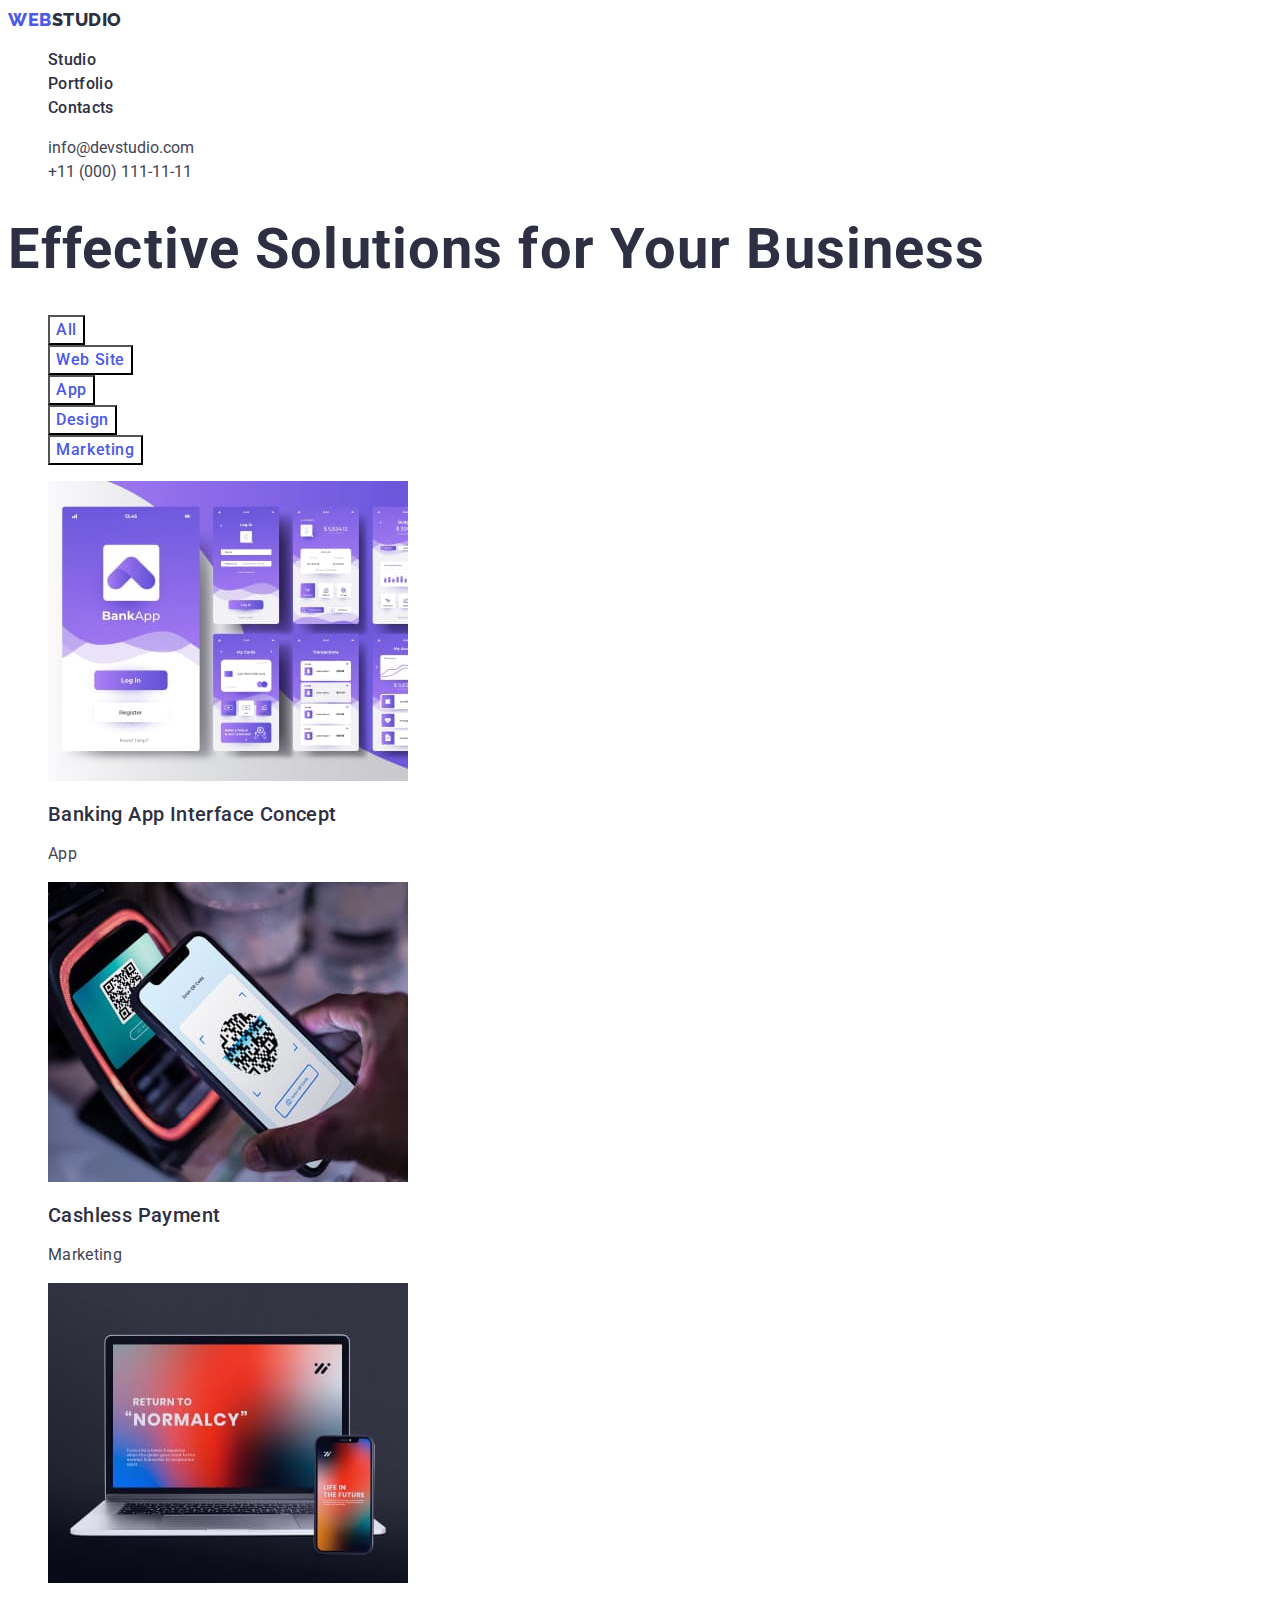
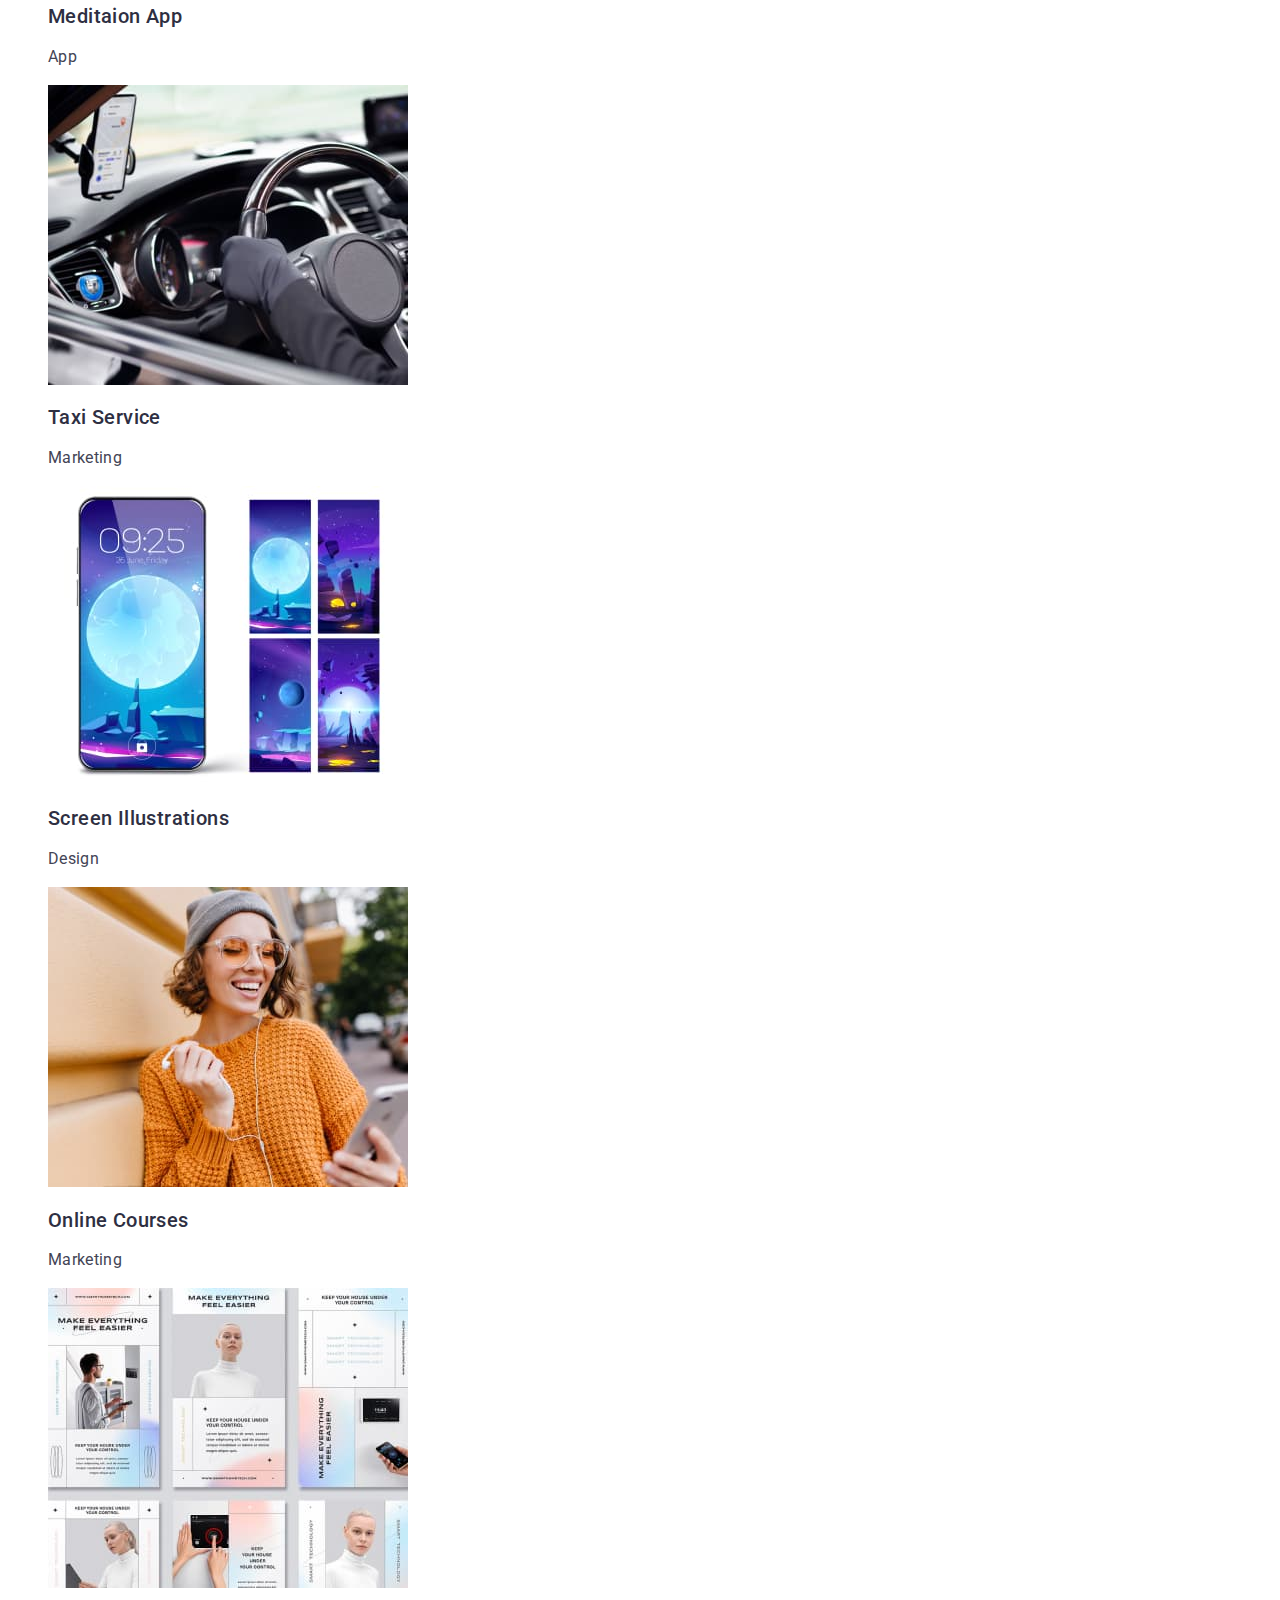
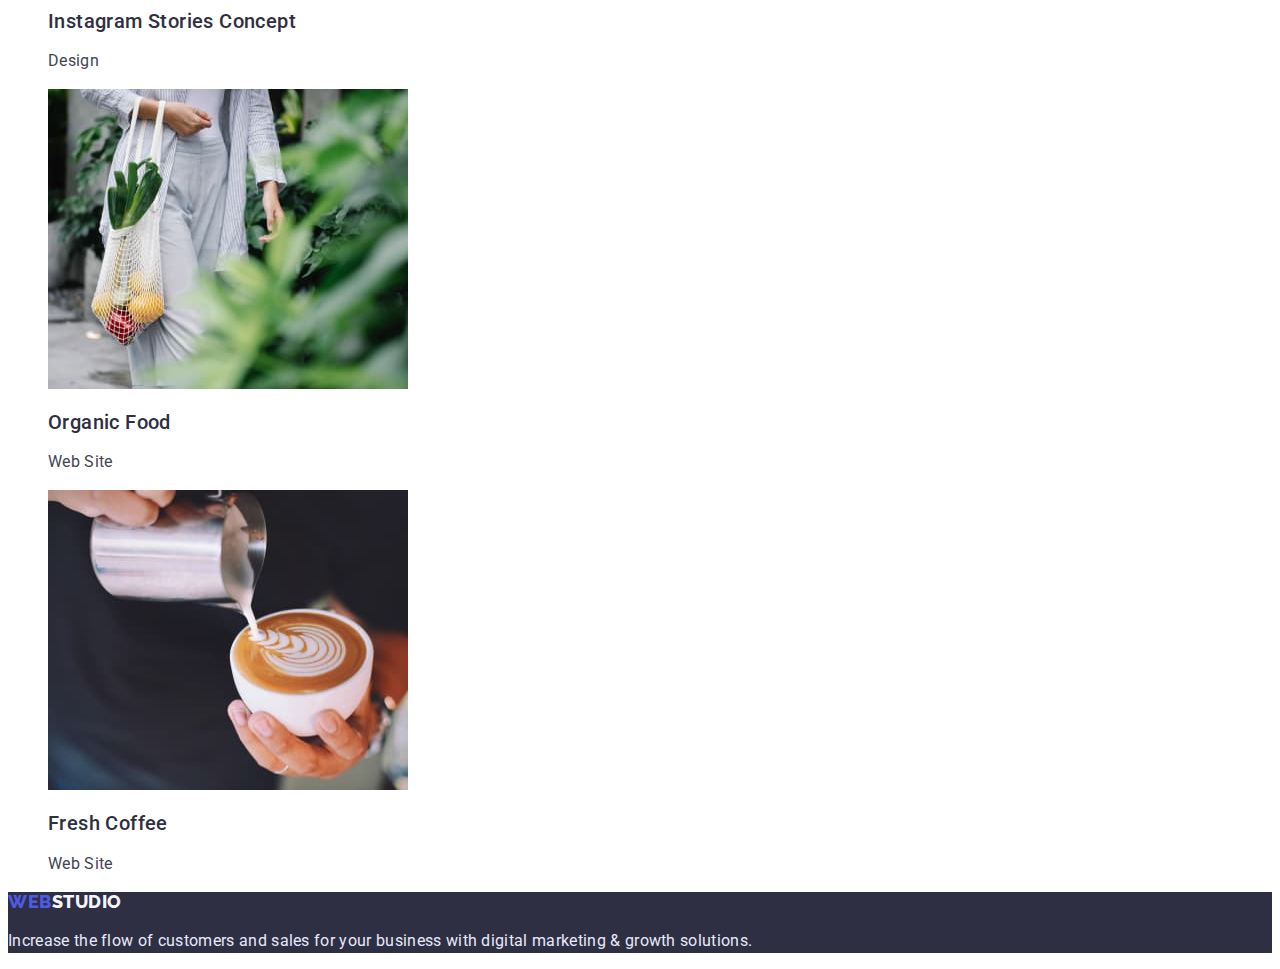
==== portfolio.html @ 1cca3644 "Initial commit" ====
<!DOCTYPE html>
<html lang="en">

<head>
    <meta charset="UTF-8">
    <meta http-equiv="X-UA-Compatible" content="IE=edge">
    <meta name="viewport" content="width=device-width, initial-scale=1.0">
    <title>Portfolio</title>
    <link rel="preconnect" href="https://fonts.googleapis.com">
    <link rel="preconnect" href="https://fonts.gstatic.com" crossorigin>
    <link
        href="https://fonts.googleapis.com/css2?family=Raleway:wght@800&family=Roboto:wght@400;500;700;900&display=swap"
        rel="stylesheet">
    <link rel="stylesheet" href="./css/styles.css">
</head>

<body>
    <!--Header-->
    <header class="page-header">
        <nav class="page-nav">
            <a class="logo-header" href="./index.html">Web<span class="header-logo-dark">Studio</span></a>
            <ul class="header-nav-buttons list">
                <li class="header-button"><a class="header-button-link link" href="./index.html">Studio</a></li>
                <li class="header-button"><a class="header-button-link link" href="./portfolio.html">Portfolio</a></li>
                <li class="header-button"><a class="header-button-link link" href="">Contacts</a></li>
            </ul>
        </nav>
        <address class="header-address">
            <ul class="address-list">
                <li class="address-list-item">
                    <a class="address-list-link" href="mailto:info@devstudio.com">info@devstudio.com</a>
                </li>
                <li class="address-list-item">
                    <a class="address-list-link" href="tel:+110001111111">+11 (000) 111-11-11</a>
                </li>
            </ul>
        </address>
    </header>
    <!--Main-->
    <main class="main-page-portfolio">
        <section class="main-page-section">
            <h1 class="main-title-portfolio">Effective Solutions for Your Business</h1>
            <ul class="menu-buttons list">
                <li class="list-item"><button class="menu-item-button" type="button">All</button></li>
                <li class="list-item"><button class="menu-item-button" type="button">Web Site</button></li>
                <li class="list-item"><button class="menu-item-button" type="button">App</button></li>
                <li class="list-item"><button class="menu-item-button" type="button">Design</button></li>
                <li class="list-item"><button class="menu-item-button" type="button">Marketing</button></li>
            </ul>
            <!--<h2 class="section-title">Apps and websites for business</h2>-->
            <ul class="list images">
                <li class="list-images-item">
                    <img class="picture-banking-app" src="./images/bank-app.jpg" alt="banking-app" width="360">
                    <h2 class="section-title">Banking App Interface Concept</h2>
                    <p class="main-page-text">App</p>
                </li>
                <li class="list-images-item">
                    <img class="picture-payment" src="./images/payment.jpg" alt="payment" width="360">
                    <h2 class="section-title">Cashless Payment</h2>
                    <p class="main-page-text">Marketing</p>

                </li>
                <li class="list-images-item">
                    <img class="picture-meditation-app" src="./images/meditaion-app.jpg" alt="meditation-app"
                        width="360">
                    <h2 class="section-title">Meditaion App</h2>
                    <p class="main-page-text">App</p>

                </li>
                <li class="list-images-item">
                    <img class="picture-taxi-service" src="./images/taxi-service.jpg" alt="taxi-service" width="360">
                    <h2 class="section-title">Taxi Service </h2>
                    <p class="main-page-text">Marketing</p>

                </li>
                <li class="list-images-item">
                    <img class="picture-screen-illustrations" src="./images/illustrations.jpg"
                        alt="screen-illustrations" width="360">
                    <h2 class="section-title">Screen Illustrations</h2>
                    <p class="main-page-text">Design</p>

                </li>
                <li class="list-images-item">
                    <img class="picture-courses" src="./images/online-courses.jpg" alt="courses" width="360">
                    <h2 class="section-title">Online Courses</h2>
                    <p class="main-page-text">Marketing</p>

                </li>
                <li class="list-images-item">
                    <img class="picture-instagram" src="./images/stories-concept.jpg" alt="instagram" width="360">
                    <h2 class="section-title">Instagram Stories Concept</h2>
                    <p class="main-page-text">Design</p>

                </li>
                <li class="list-images-item">
                    <img class="picture-organic-food" src="/images/food.jpg" alt="organic-food" width="360">
                    <h2 class="section-title">Organic Food</h2>
                    <p class="main-page-text">Web Site</p>

                </li>
                <li class="list-images-item">
                    <img class="picture-fresh-cofee" src="./images/cofee.jpg" alt="fresh-cofee" width="360">
                    <h2 class="section-title">Fresh Coffee</h2>
                    <p class="main-page-text">Web Site</p>
                </li>
            </ul>
        </section>
    </main>
    <!--Footer-->
    <footer class="page-footer">
        <a class="footer-logo link" href="./index.html">Web<span class="footer-logo-white">Studio</span></a>
        <p class="text-footer">Increase the flow of customers and sales for your business with digital marketing &
            growth solutions.</p>
    </footer>
</body>



</html>
---- css/styles.css ----
:root {
 --iris: #4D5AE5;
 --ocean: #404BBF;
 --navy-blue: #2E2F42;
 --green: #31D0AA;
 --slate: #434455;
 --light-slate: #8E8F99;
 --cornflower: #E7E9FC;
 --cloud: #F4F4FD;
 --navy-blue-modal: #2E2F42;
 --white: #FFFFFF;
}

.list{
list-style: none;
}

.link{
    text-decoration:none;
}

body {font-family: 'Roboto', sans-serif;
    color: var(--slate);
}
    
/*===============Header=================*/

.address-list-item {
list-style: none;
}

.address-list-link {
    text-decoration: none;
    font-style: normal;
    font-size: 16px;
    line-height: 1.5;
    color: var(--slate);
}

.address-list-link:hover,
.address-list-link:focus {
color: var(--ocean);
}

/* .header-nav-item {

}
.header-nav-link {

} */
.header-nav-link:hover, 
.header-nav-link:focus {
color: var(--ocean);
}

.logo-header {
    text-decoration: none;
    font-family: 'Raleway', sans-serif;
        font-weight: 800;
        font-size: 18px;
        line-height: 1.33;
        letter-spacing: 0.03em;
        text-transform: uppercase;
        color: var(--iris);
}

.header-logo-dark {
    color: var(--navy-blue);
}


.header-button-link {
    font-weight: 500;
    font-size: 16px;
    line-height: 1.5;
    letter-spacing: 0.02em;
    color: var(--navy-blue);

}

.header-button-link:hover,
.header-button-link:focus {
    color: var(--ocean);
}

/*===============Header=================*/


/*===============Main===================*/

.main-section{
    background: var(--navy-blue);
}

.section-title {
font-weight: 500;
font-size: 20px;
line-height: 1.2;
letter-spacing: 0.02em;
color: var(--navy-blue);
   
}

.main-page-text {
font-size: 16px;
line-height: 1.5;
letter-spacing: 0.02em;
color: var(--slate);

}

.main-title-portfolio{
    font-size: 56px;
    line-height: 1.0;
    letter-spacing: 0.02em;
    color: var(--navy-blue);
}

.main-title{
        font-size: 56px;
        line-height: 1.0;
        letter-spacing: 0.02em;
        color: var(--white);
}

.main-title-images {
    font-size: 36px;
    line-height: 1.11;
    letter-spacing: 0.02em;
    color: var(--navy-blue);

}
 
.hero-button {
    font-family: 'Roboto', sans-serif;
    font-weight: 500;
    font-size: 16px;
    line-height: 1.5;
    letter-spacing: 0.04em;
    cursor: pointer;
    background: var(--iris);
    color: var(--white); 
    }
    

.hero-button:hover,
.hero-button:focus {
    background: var(--ocean);
    color:var(--white);
}
.menu-item-button{
    font-family: 'Roboto',sans-serif;
    font-weight: 500;
    font-size: 16px;
    line-height: 1.5;
    letter-spacing: 0.04em;
    background: var(--white);
    color: var(--iris);
        
}
.menu-item-button:hover,
.menu-item-button:focus {
background: var(--ocean);
color:var(--white);
cursor: pointer;
}
 
/*===============Main===================*/


/*===============Footer=================*/
.footer-logo {
    text-decoration: none;
    font-family: 'Raleway',sans-serif; 
    font-weight: 800;
    font-size: 18px;
    line-height: 1.16;
    letter-spacing: 0.03em;
    text-transform: uppercase;
    color: var(--iris);
}

.footer-logo-white {
    color: var(--cloud)
}

.page-footer{
background: var(--navy-blue);
}

.text-footer{
    font-size: 16px;
    line-height: 1.5;
    letter-spacing: 0.02em;
    color: var(--cornflower);
}

/*===============Footer=================*/
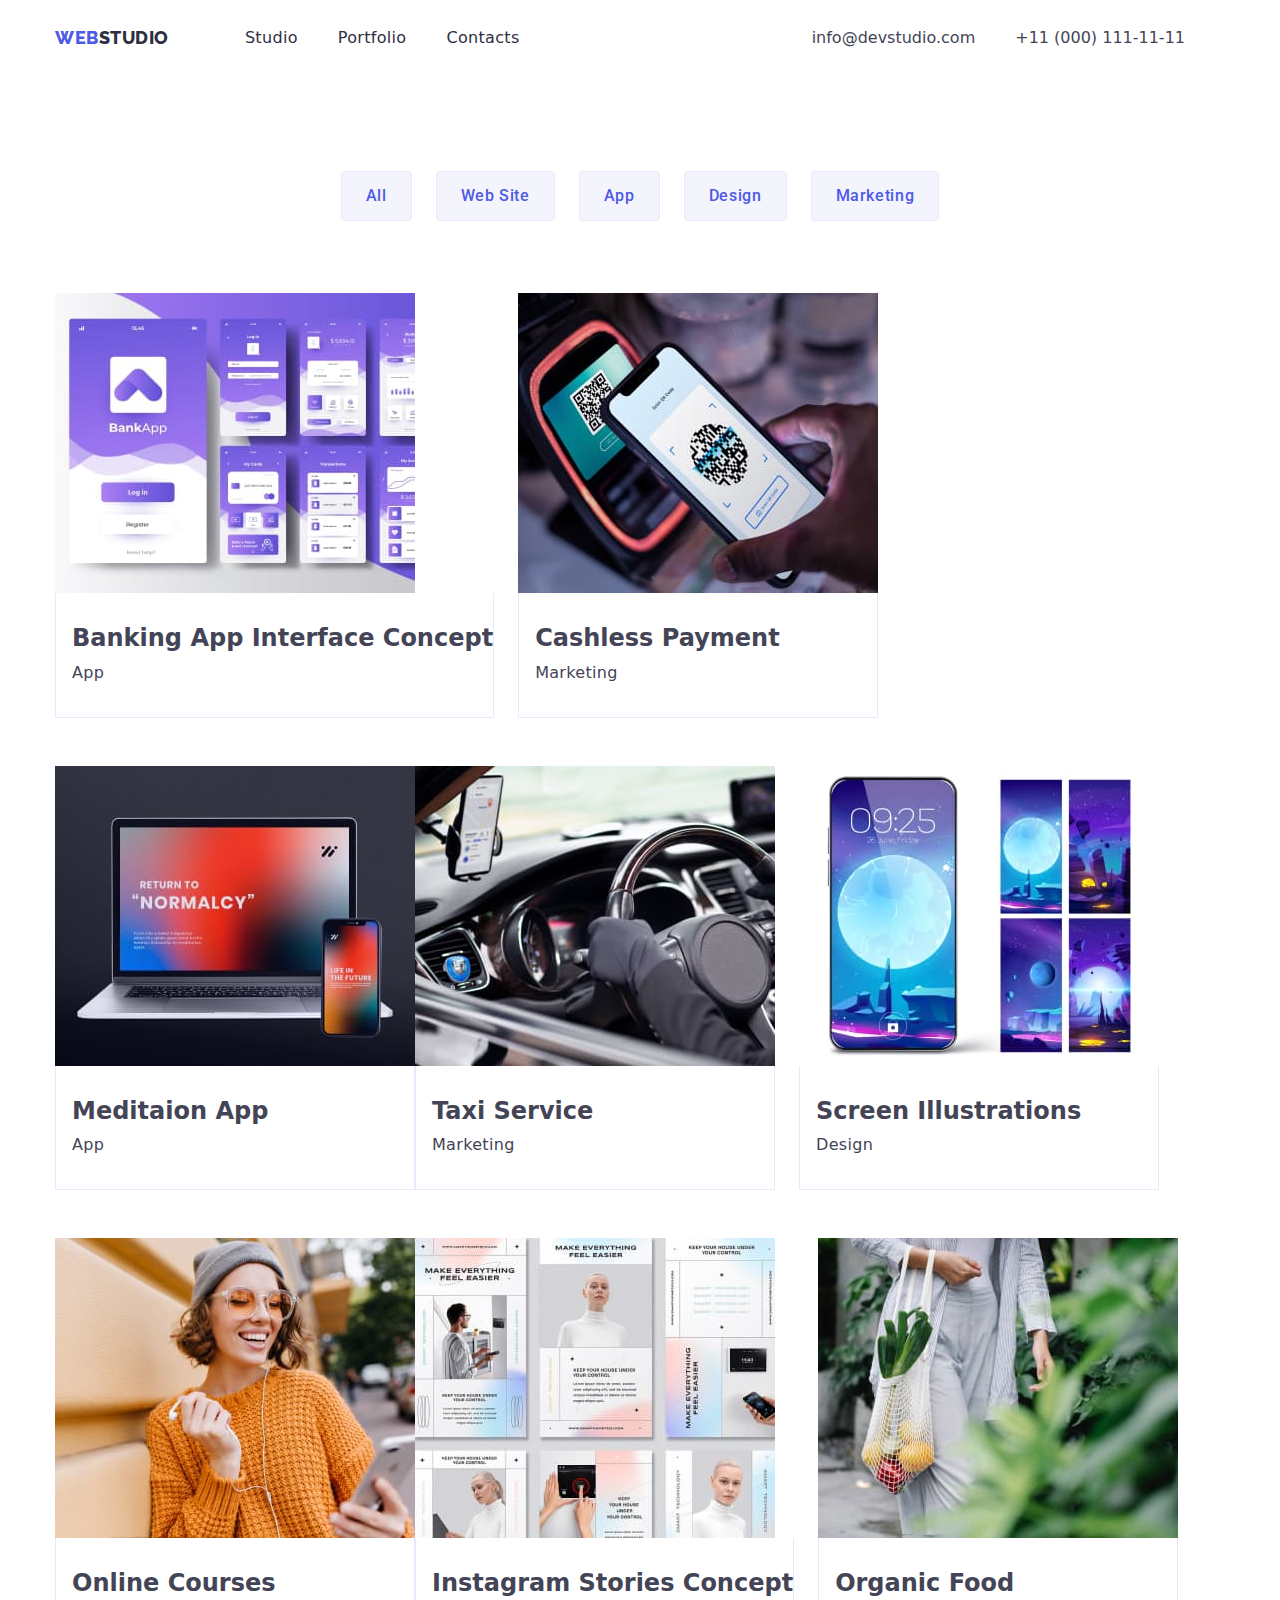
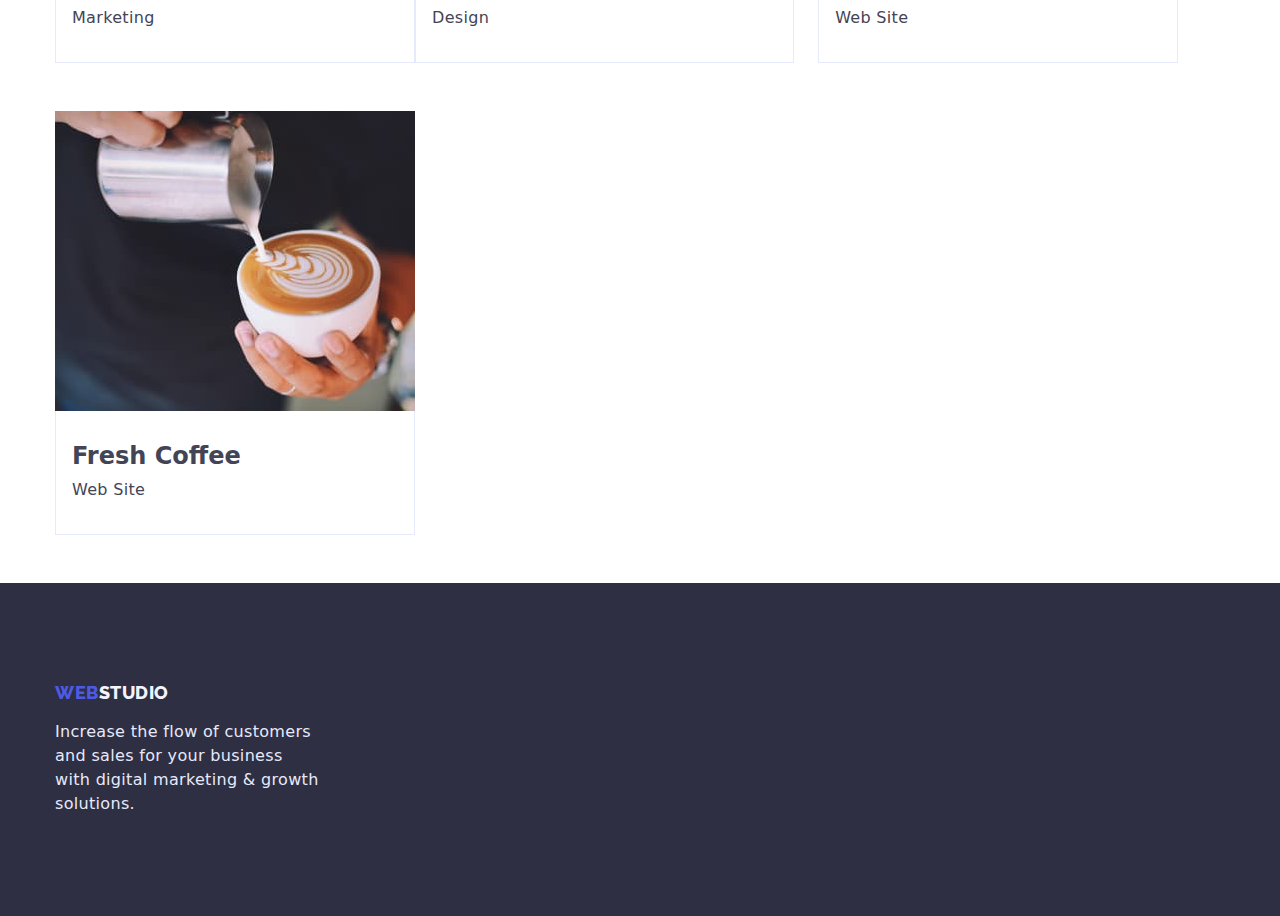
==== commit 0123e495: "homework 3-final version" ====
--- a/portfolio.html
+++ b/portfolio.html
@@ -12,106 +12,140 @@
         href="https://fonts.googleapis.com/css2?family=Raleway:wght@800&family=Roboto:wght@400;500;700;900&display=swap"
         rel="stylesheet">
     <link rel="stylesheet" href="./css/styles.css">
+    <link rel="stylesheet"
+        href="https://cdnjs.cloudflare.com/ajax/libs/modern-normalize/1.1.0/modern-normalize.min.css" />
 </head>
 
 <body>
     <!--Header-->
     <header class="page-header">
-        <nav class="page-nav">
-            <a class="logo-header" href="./index.html">Web<span class="header-logo-dark">Studio</span></a>
-            <ul class="header-nav-buttons list">
-                <li class="header-button"><a class="header-button-link link" href="./index.html">Studio</a></li>
-                <li class="header-button"><a class="header-button-link link" href="./portfolio.html">Portfolio</a></li>
-                <li class="header-button"><a class="header-button-link link" href="">Contacts</a></li>
-            </ul>
-        </nav>
-        <address class="header-address">
-            <ul class="address-list">
-                <li class="address-list-item">
-                    <a class="address-list-link" href="mailto:info@devstudio.com">info@devstudio.com</a>
-                </li>
-                <li class="address-list-item">
-                    <a class="address-list-link" href="tel:+110001111111">+11 (000) 111-11-11</a>
-                </li>
-            </ul>
-        </address>
+        <div class="container page-header-conteiner">
+            <nav class="page-nav">
+                <a class="logo-header" href="./index.html">Web<span class="header-logo-dark">Studio</span></a>
+                <ul class="header-nav-buttons list">
+                    <li class="header-button"><a class="header-button-link link" href="./index.html">Studio</a></li>
+                    <li class="header-button"><a class="header-button-link link" href="./portfolio.html">Portfolio</a>
+                    </li>
+                    <li class="header-button"><a class="header-button-link link" href="">Contacts</a></li>
+                </ul>
+            </nav>
+            <address class="header-address">
+                <ul class="address-list">
+                    <li class="address-list-item">
+                        <a class="address-list-link" href="mailto:info@devstudio.com">info@devstudio.com</a>
+                    </li>
+                    <li class="address-list-item">
+                        <a class="address-list-link" href="tel:+110001111111">+11 (000) 111-11-11</a>
+                    </li>
+                </ul>
+            </address>
+        </div>
     </header>
     <!--Main-->
-    <main class="main-page-portfolio">
-        <section class="main-page-section">
-            <h1 class="main-title-portfolio">Effective Solutions for Your Business</h1>
-            <ul class="menu-buttons list">
-                <li class="list-item"><button class="menu-item-button" type="button">All</button></li>
-                <li class="list-item"><button class="menu-item-button" type="button">Web Site</button></li>
-                <li class="list-item"><button class="menu-item-button" type="button">App</button></li>
-                <li class="list-item"><button class="menu-item-button" type="button">Design</button></li>
-                <li class="list-item"><button class="menu-item-button" type="button">Marketing</button></li>
-            </ul>
-            <!--<h2 class="section-title">Apps and websites for business</h2>-->
-            <ul class="list images">
-                <li class="list-images-item">
-                    <img class="picture-banking-app" src="./images/bank-app.jpg" alt="banking-app" width="360">
-                    <h2 class="section-title">Banking App Interface Concept</h2>
-                    <p class="main-page-text">App</p>
-                </li>
-                <li class="list-images-item">
-                    <img class="picture-payment" src="./images/payment.jpg" alt="payment" width="360">
-                    <h2 class="section-title">Cashless Payment</h2>
-                    <p class="main-page-text">Marketing</p>
+    <main class="main-page-portfolio ">
+        <section class=" main-page-section">
+            <div class="container">
+                <!--<h1 class="main-title-portfolio">Effective Solutions for Your Business</h1>-->
+                <ul class="menu-buttons list">
+                    <li class="list-item "><button class="menu-item-button" type="button">All</button>
+                    </li>
+                    <li class="list-item"><button class="menu-item-button " type="button">Web Site</button></li>
+                    <li class="list-item"><button class="menu-item-button " type="button">App</button></li>
+                    <li class="list-item"><button class="menu-item-button " type="button">Design</button></li>
+                    <li class="list-item"><button class="menu-item-button " type="button">Marketing</button>
+                    </li>
+                </ul>
+                <!--<h2 class="section-title">Apps and websites for business</h2>-->
+                <ul class="list-images list ">
+                    <li class="list-images-item ">
+                        <img class="picture-banking-app" src="./images/bank-app.jpg" alt="banking-app" width="360">
+                        <div class="border-img-portfolio">
+                            <h2 class="section-title-portfolio">Banking App Interface Concept</h2>
+                            <p class="main-page-text text-portfolio">App</p>
+                        </div>
+                    </li>
+                    <li class="list-images-item ">
+                        <img class="picture-payment" src="./images/payment.jpg" alt="payment" width="360">
+                        <div class="border-img-portfolio">
+                            <h2 class="section-title-portfolio">Cashless Payment</h2>
+                            <p class="main-page-text text-portfolio">Marketing</p>
+                        </div>
 
-                </li>
-                <li class="list-images-item">
-                    <img class="picture-meditation-app" src="./images/meditaion-app.jpg" alt="meditation-app"
-                        width="360">
-                    <h2 class="section-title">Meditaion App</h2>
-                    <p class="main-page-text">App</p>
+                    </li>
+                    <li class="list-images-item ">
+                        <img class="picture-meditation-app" src="./images/meditaion-app.jpg" alt="meditation-app"
+                            width="360">
+                        <div class="border-img-portfolio">
+                            <h2 class="section-title-portfolio">Meditaion App</h2>
+                            <p class="main-page-text text-portfolio">App</p>
+                        </div>
 
-                </li>
-                <li class="list-images-item">
-                    <img class="picture-taxi-service" src="./images/taxi-service.jpg" alt="taxi-service" width="360">
-                    <h2 class="section-title">Taxi Service </h2>
-                    <p class="main-page-text">Marketing</p>
+                    </li>
+                    <li class="list-images-item">
+                        <img class="picture-taxi-service" src="./images/taxi-service.jpg" alt="taxi-service"
+                            width="360">
+                        <div class="border-img-portfolio">
+                            <h2 class="section-title-portfolio">Taxi Service </h2>
+                            <p class="main-page-text text-portfolio">Marketing</p>
+                        </div>
 
-                </li>
-                <li class="list-images-item">
-                    <img class="picture-screen-illustrations" src="./images/illustrations.jpg"
-                        alt="screen-illustrations" width="360">
-                    <h2 class="section-title">Screen Illustrations</h2>
-                    <p class="main-page-text">Design</p>
+                    </li>
+                    <li class="list-images-item">
+                        <img class="picture-screen-illustrations" src="./images/illustrations.jpg"
+                            alt="screen-illustrations" width="360">
+                        <div class="border-img-portfolio">
+                            <h2 class="section-title-portfolio">Screen Illustrations</h2>
+                            <p class="main-page-text text-portfolio">Design</p>
+                        </div>
 
-                </li>
-                <li class="list-images-item">
-                    <img class="picture-courses" src="./images/online-courses.jpg" alt="courses" width="360">
-                    <h2 class="section-title">Online Courses</h2>
-                    <p class="main-page-text">Marketing</p>
+                    </li>
+                    <li class="list-images-item">
+                        <img class="picture-courses" src="./images/online-courses.jpg" alt="courses" width="360">
+                        <div class="border-img-portfolio">
+                            <h2 class="section-title-portfolio">Online Courses</h2>
+                            <p class="main-page-text text-portfolio">Marketing</p>
+                        </div>
 
-                </li>
-                <li class="list-images-item">
-                    <img class="picture-instagram" src="./images/stories-concept.jpg" alt="instagram" width="360">
-                    <h2 class="section-title">Instagram Stories Concept</h2>
-                    <p class="main-page-text">Design</p>
+                    </li>
+                    <li class="list-images-item">
+                        <img class="picture-instagram" src="./images/stories-concept.jpg" alt="instagram" width="360">
+                        <div class="border-img-portfolio">
+                            <h2 class="section-title-portfolio">Instagram Stories Concept</h2>
+                            <p class="main-page-text text-portfolio">Design</p>
+                        </div>
 
-                </li>
-                <li class="list-images-item">
-                    <img class="picture-organic-food" src="/images/food.jpg" alt="organic-food" width="360">
-                    <h2 class="section-title">Organic Food</h2>
-                    <p class="main-page-text">Web Site</p>
+                    </li>
+                    <li class="list-images-item">
+                        <img class="picture-organic-food" src="/images/food.jpg" alt="organic-food" width="360">
+                        <div class="border-img-portfolio">
+                            <h2 class="section-title-portfolio">Organic Food</h2>
+                            <p class="main-page-text text-portfolio">Web Site</p>
+                        </div>
 
-                </li>
-                <li class="list-images-item">
-                    <img class="picture-fresh-cofee" src="./images/cofee.jpg" alt="fresh-cofee" width="360">
-                    <h2 class="section-title">Fresh Coffee</h2>
-                    <p class="main-page-text">Web Site</p>
-                </li>
-            </ul>
+                    </li>
+                    <li class="list-images-item">
+                        <img class="picture-fresh-cofee" src="./images/cofee.jpg" alt="fresh-cofee" width="360">
+                        <div class="border-img-portfolio">
+                            <h2 class="section-title-portfolio ">Fresh Coffee</h2>
+                            <p class="main-page-text text-portfolio ">Web Site</p>
+                        </div>
+                    </li>
+                </ul>
+            </div>
         </section>
+
     </main>
     <!--Footer-->
-    <footer class="page-footer">
-        <a class="footer-logo link" href="./index.html">Web<span class="footer-logo-white">Studio</span></a>
-        <p class="text-footer">Increase the flow of customers and sales for your business with digital marketing &
-            growth solutions.</p>
+
+    <footer class="footer">
+        <div class="container foter-wrap">
+            <a class="footer-logo link" href="./index.html">Web<span class="footer-logo-white">Studio</span></a>
+            <p class="text-footer">Increase the flow of customers and sales for your business with digital
+                marketing &
+                growth solutions.</p>
+        </div>
     </footer>
+
 </body>
 
 
--- a/css/styles.css
+++ b/css/styles.css
@@ -11,6 +11,43 @@
  --white: #FFFFFF;
 }
 
+body {
+    font-family: 'Roboto', sans-serif;
+    color: var(--slate);
+}
+
+.container {
+    width: 1200px;
+    margin-left: auto;
+    margin-right: auto;
+    padding-left: 15px;
+    padding-right: 15px;
+}
+
+h1,
+h2,
+h3,
+h4,
+p {
+    margin-top: 0;
+    margin-bottom: 0;
+}
+
+ul,
+ol {
+    margin-top: 0;
+    margin-bottom: 0;
+    padding-left: 0;
+}
+
+img {
+    display: block;
+}
+
+button{
+cursor: pointer;
+}
+
 .list{
 list-style: none;
 }
@@ -19,11 +56,11 @@
     text-decoration:none;
 }
 
-body {font-family: 'Roboto', sans-serif;
-    color: var(--slate);
-}
+
+
     
 /*===============Header=================*/
+
 
 .address-list-item {
 list-style: none;
@@ -68,7 +105,6 @@
     color: var(--navy-blue);
 }
 
-
 .header-button-link {
     font-weight: 500;
     font-size: 16px;
@@ -88,6 +124,8 @@
 
 /*===============Main===================*/
 
+
+
 .main-section{
     background: var(--navy-blue);
 }
@@ -98,7 +136,19 @@
 line-height: 1.2;
 letter-spacing: 0.02em;
 color: var(--navy-blue);
-   
+text-align: center;
+}
+
+
+.our-team-dscr {
+    text-align: center;
+}
+
+.hero {
+    text-align: center;
+    background: #2E2F42;
+    padding-top: 188px;
+    padding-bottom: 188px;
 }
 
 .main-page-text {
@@ -106,7 +156,6 @@
 line-height: 1.5;
 letter-spacing: 0.02em;
 color: var(--slate);
-
 }
 
 .main-title-portfolio{
@@ -117,10 +166,16 @@
 }
 
 .main-title{
-        font-size: 56px;
-        line-height: 1.0;
-        letter-spacing: 0.02em;
-        color: var(--white);
+    margin-left: auto;
+    margin-right: auto;
+    font-size: 56px;
+    line-height: 1.1;
+    letter-spacing: 0.02em;
+    color: var(--white);
+    width: 496px;
+    text-align: center; 
+          
+         
 }
 
 .main-title-images {
@@ -128,10 +183,24 @@
     line-height: 1.11;
     letter-spacing: 0.02em;
     color: var(--navy-blue);
-
+    text-align: center;
+
+}
+
+
+
+.list-our-team-item {
+    background: #FFFFFF;
+    box-shadow: 0px 1px 6px rgba(46, 47, 66, 0.08), 0px 1px 1px rgba(46, 47, 66, 0.16), 0px 2px 1px rgba(46, 47, 66, 0.08);
+    border-radius: 0px 0px 4px 4px; 
 }
  
 .hero-button {
+    padding-top: 16px;
+    padding-bottom: 16px;
+    padding-left: 32px;
+    padding-right: 32px;
+    border: 4px;
     font-family: 'Roboto', sans-serif;
     font-weight: 500;
     font-size: 16px;
@@ -178,21 +247,222 @@
     letter-spacing: 0.03em;
     text-transform: uppercase;
     color: var(--iris);
+  
 }
 
 .footer-logo-white {
-    color: var(--cloud)
-}
-
-.page-footer{
-background: var(--navy-blue);
-}
+color: var(--cloud)
+}
+ 
+.footer {
+    padding-top: 100px;
+    padding-bottom: 100px;
+    background-color: var(--navy-blue);
+}
+
+
 
 .text-footer{
     font-size: 16px;
     line-height: 1.5;
     letter-spacing: 0.02em;
     color: var(--cornflower);
-}
+    width: 264px;
+    margin-top: 16px;
+}
+
+/*===============Footer=================*/
+
+/*===============Header=================*/
+
+.page-header-conteiner {
+    display: flex;
+    align-items: center;
+    justify-content: space-between;
+    
+     
+}
+
+.page-header{
+padding-top: 25.5px;
+padding-bottom: 25.5px;
+}
+
+.page-nav {
+    display: flex;
+    align-items: center;
+}
+
+.address-list {
+    display: flex;
+    align-items: center;
+}
+
+.header-nav-buttons {
+    display: flex;
+    align-items: center;
+}
+
+.logo-header {
+    margin-right: 76px;
+ 
+}
+
+.header-button:not(:last-child) {
+    margin-right: 40px;}
+    
+.address-list-link{
+    margin-right: 40px;
+}
+/*===============Header=================*/
+
+/*===============Main===================*/
+
+ 
+
+
+
+
+.hero-button{
+margin-top: 48px;
+
+}
+
+.main-section-qualities{
+ padding-top: 128px;
+ padding-bottom: 112x;   
+}
+.qualities{
+margin-bottom: 8px;
+}
+.main-section-doing {
+padding-top: 112px;
+padding-bottom: 120px;
+
+}
+
+/* .main-section-images-team{
+padding-top: 120px;
+
+} */
+
+.main-title-images {
+   margin-bottom: 72px; 
+}
+
+.list-qualities{
+display: flex;
+}
+.list-qualities-item{
+margin-right: 24px;
+}
+.list-images-doings{
+display: flex;
+flex-wrap:wrap;
+margin-right: 24px;
+}
+
+.list-images-doings-item:nth-child(3n){
+margin-right: 0px;
+}
+
+.list-our-team{
+display: flex;
+flex-wrap: wrap;
+gap: 24px;
+}
+
+.main-section-images-team{
+padding-top: 120px;
+padding-bottom: 120px;
+Width:1440px;
+background-color:#F4F4FD ;
+
+}
+
+
+.text-image-team {
+padding-top: 32px;
+padding-bottom: 32px;
+}
+
+.picture {
+margin-bottom: 8px;
+}
+/*===============Portfolio===================*/
+.menu-buttons{
+display: flex;
+flex-wrap: wrap;
+gap: 24px;
+margin-top: 96px;;
+justify-content: center;
+}
+
+
+.menu-item-button{
+padding-top: 12px;
+padding-bottom: 12px;
+padding-left: 24px;
+padding-right: 24px;
+border-radius: 4px;
+background: var(--cloud);
+border: 1px solid #E7E9FC;
+border-radius: 4px;
+}
+
+.list-images{
+display: flex;
+flex-wrap: wrap;
+margin-top: 72px;
+}
+
+.section-title-portfolio{
+padding-top: 32px;
+padding-left: 16px;
+}
+
+
+.text-portfolio{
+padding-top: 8px;
+padding-bottom:32px ;
+padding-left: 16px;
+}
+
+
+
+.border-img-portfolio{
+    border-right: 1px solid var(--cornflower);
+    border-bottom: 1px solid var(--cornflower);
+    border-left: 1px solid var(--cornflower);
+}
+
+.list-images-item{
+margin-right: 24px;
+margin-bottom: 48px;
+}
+.list-images-item:nth-child(3n) {
+    margin-right: 0px;
+}
+
+/*.list-images-item:nth-child(-n+3) {
+    margin-bottom: 0px;
+
+}*/
+
+
+/*===============Portfolio===================*/
+
+
+/*===============Main===================*/
+
+
+
+/*===============Footer=================*/
+
+
+
+
+
+
 
 /*===============Footer=================*/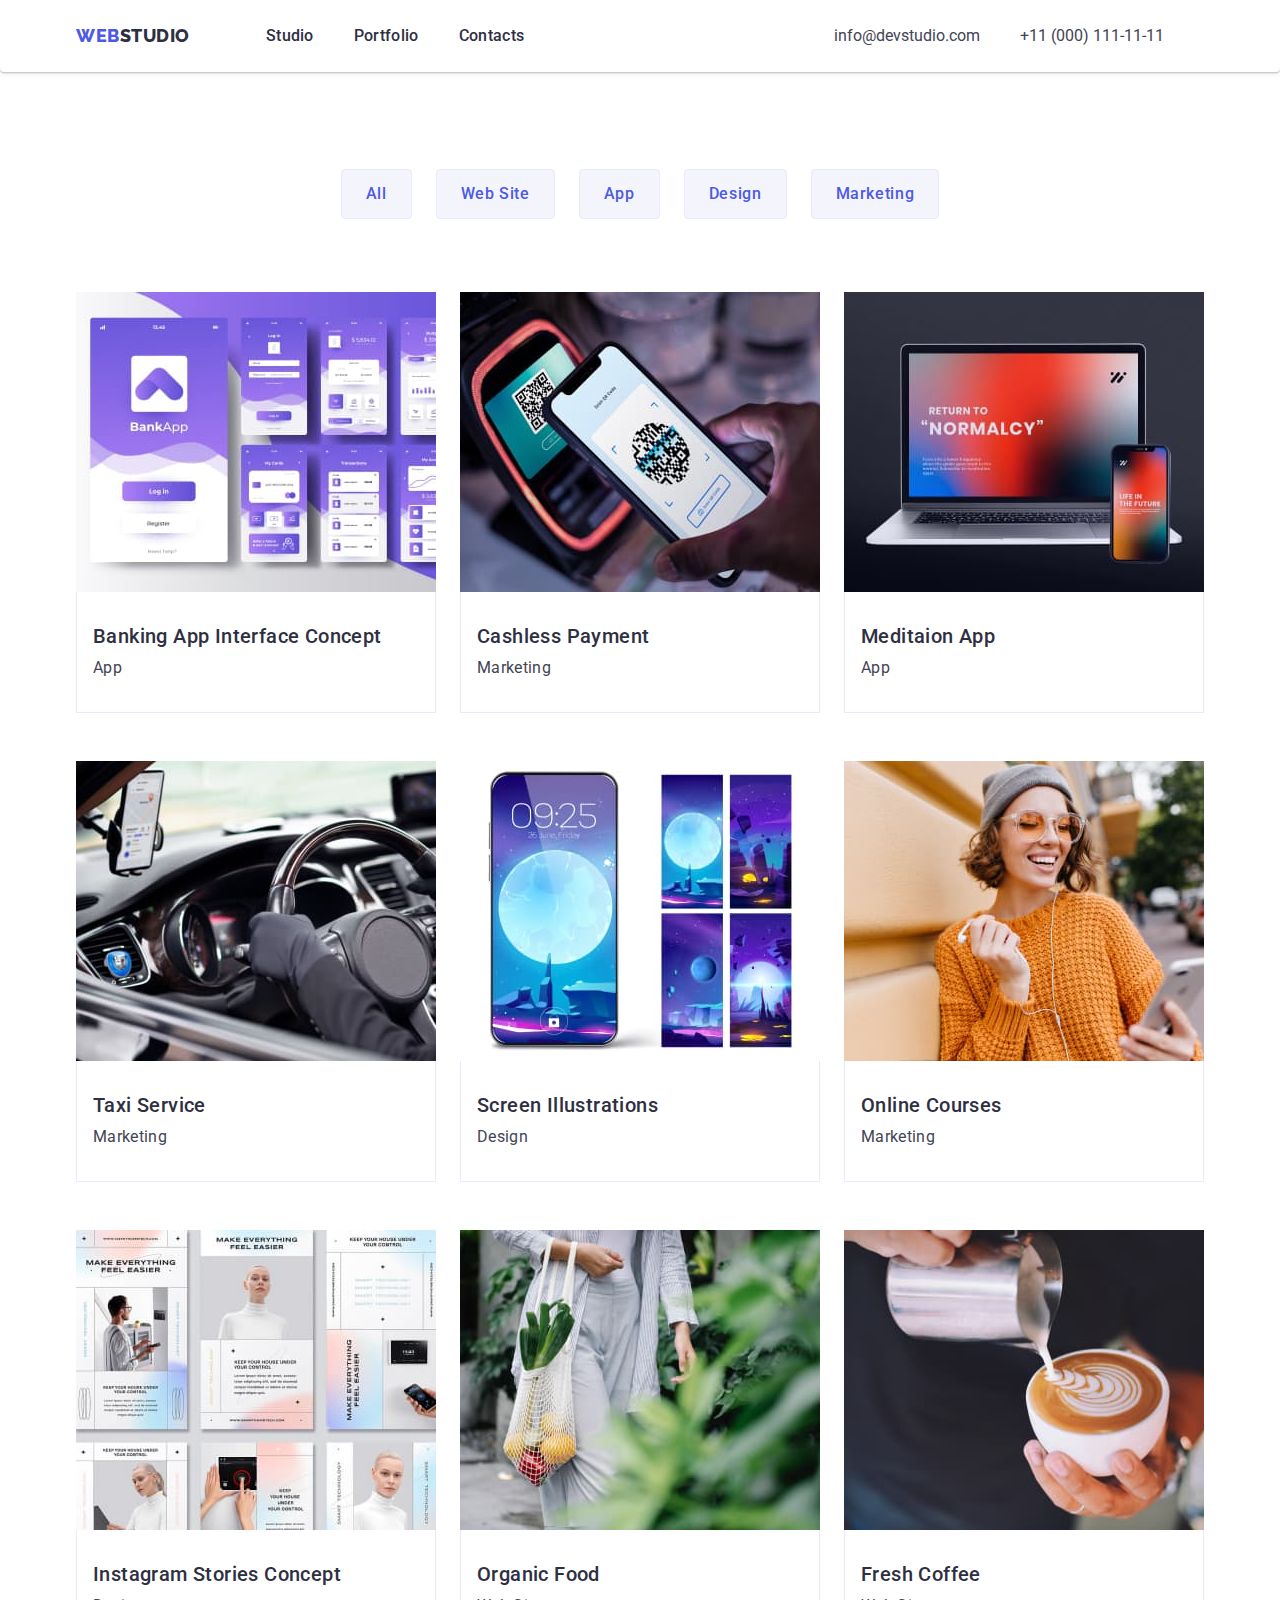
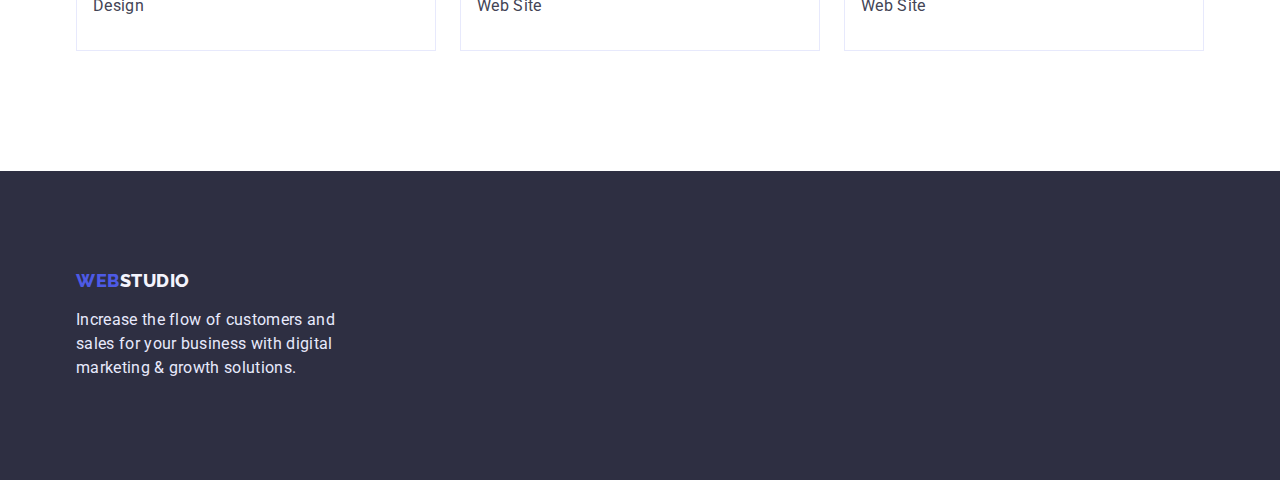
==== commit 54b13918: "homework 3" ====
--- a/portfolio.html
+++ b/portfolio.html
@@ -11,14 +11,17 @@
     <link
         href="https://fonts.googleapis.com/css2?family=Raleway:wght@800&family=Roboto:wght@400;500;700;900&display=swap"
         rel="stylesheet">
-    <link rel="stylesheet" href="./css/styles.css">
     <link rel="stylesheet"
         href="https://cdnjs.cloudflare.com/ajax/libs/modern-normalize/1.1.0/modern-normalize.min.css" />
+
+    <link rel="stylesheet" href="./css/styles.css">
+
+
 </head>
 
 <body>
     <!--Header-->
-    <header class="page-header">
+    <header class="page-header-portfolio">
         <div class="container page-header-conteiner">
             <nav class="page-nav">
                 <a class="logo-header" href="./index.html">Web<span class="header-logo-dark">Studio</span></a>
@@ -116,7 +119,8 @@
 
                     </li>
                     <li class="list-images-item">
-                        <img class="picture-organic-food" src="/images/food.jpg" alt="organic-food" width="360">
+                        <img class="picture-organic-food" src="./images/organic food.jpg" alt="organic-food"
+                            width="360">
                         <div class="border-img-portfolio">
                             <h2 class="section-title-portfolio">Organic Food</h2>
                             <p class="main-page-text text-portfolio">Web Site</p>
--- a/css/styles.css
+++ b/css/styles.css
@@ -17,7 +17,7 @@
 }
 
 .container {
-    width: 1200px;
+    width: 1158px;
     margin-left: auto;
     margin-right: auto;
     padding-left: 15px;
@@ -106,11 +106,14 @@
 }
 
 .header-button-link {
+    display: block;
     font-weight: 500;
     font-size: 16px;
     line-height: 1.5;
     letter-spacing: 0.02em;
     color: var(--navy-blue);
+    padding-top: 24px;
+   padding-bottom: 24px;
 
 }
 
@@ -136,9 +139,18 @@
 line-height: 1.2;
 letter-spacing: 0.02em;
 color: var(--navy-blue);
+
+}
+.section-title-portfolio{
+font-weight: 500;
+    font-size: 20px;
+    line-height: 1.2;
+    letter-spacing: 0.02em;
+    color: var(--navy-blue);
+}
+.picture{
 text-align: center;
 }
-
 
 .our-team-dscr {
     text-align: center;
@@ -201,6 +213,7 @@
     padding-left: 32px;
     padding-right: 32px;
     border: 4px;
+    border-radius: 4px;
     font-family: 'Roboto', sans-serif;
     font-weight: 500;
     font-size: 16px;
@@ -279,14 +292,16 @@
     display: flex;
     align-items: center;
     justify-content: space-between;
+    /* padding-top: 24px;
+    padding-bottom: 24px; */
     
      
 }
 
-.page-header{
-padding-top: 25.5px;
-padding-bottom: 25.5px;
-}
+/* .header-button{
+padding-top: 24px;
+padding-bottom: 24px;
+} */
 
 .page-nav {
     display: flex;
@@ -312,6 +327,7 @@
     margin-right: 40px;}
     
 .address-list-link{
+
     margin-right: 40px;
 }
 /*===============Header=================*/
@@ -350,17 +366,29 @@
    margin-bottom: 72px; 
 }
 
-.list-qualities{
+.list-qualities {
 display: flex;
 }
-.list-qualities-item{
-margin-right: 24px;
-}
+
+.list-qualities-item {
+    max-width: 264px;
+    margin-right: 24px;
+}
+
+.list-qualities-item {
+    flex-basis: calc((100% - 72px) / 4);
+    margin-right: 24px;
+}
+
+.list-qualities-item:nth-child(4n) {
+    margin-right: 0;
+}
+
 .list-images-doings{
 display: flex;
 flex-wrap:wrap;
-margin-right: 24px;
-}
+}
+
 
 .list-images-doings-item:nth-child(3n){
 margin-right: 0px;
@@ -390,15 +418,29 @@
 margin-bottom: 8px;
 }
 /*===============Portfolio===================*/
+
+.page-header-portfolio{
+background: var(--white);
+    box-shadow: 0px 1px 6px rgba(46, 47, 66, 0.08), 0px 1px 1px rgba(46, 47, 66, 0.16), 0px 2px 1px rgba(46, 47, 66, 0.08);
+    border-radius: 0px 0px 4px 4px;
+    border: 1px var(--cornflower);
+}
+
+/*background: var(--white);
+border-bottom: 1px solid var(--cornflower);
+box-shadow:(0px 4px 4px rgba(0, 0, 0, 0.25)), */
+
 .menu-buttons{
 display: flex;
 flex-wrap: wrap;
 gap: 24px;
-margin-top: 96px;;
 justify-content: center;
 }
 
-
+.main-page-section{
+padding-top: 97px;
+padding-bottom: 120px;
+}
 .menu-item-button{
 padding-top: 12px;
 padding-bottom: 12px;
@@ -407,13 +449,12 @@
 border-radius: 4px;
 background: var(--cloud);
 border: 1px solid #E7E9FC;
-border-radius: 4px;
 }
 
 .list-images{
+padding-top: 73px;
 display: flex;
 flex-wrap: wrap;
-margin-top: 72px;
 }
 
 .section-title-portfolio{
@@ -437,17 +478,20 @@
 }
 
 .list-images-item{
+width: 360px;
 margin-right: 24px;
-margin-bottom: 48px;
+margin-bottom:48px;;
 }
 .list-images-item:nth-child(3n) {
     margin-right: 0px;
 }
 
-/*.list-images-item:nth-child(-n+3) {
-    margin-bottom: 0px;
-
-}*/
+.list-images-item:nth-last-child(-n+3){
+margin-bottom: 0px;
+
+}
+
+
 
 
 /*===============Portfolio===================*/
